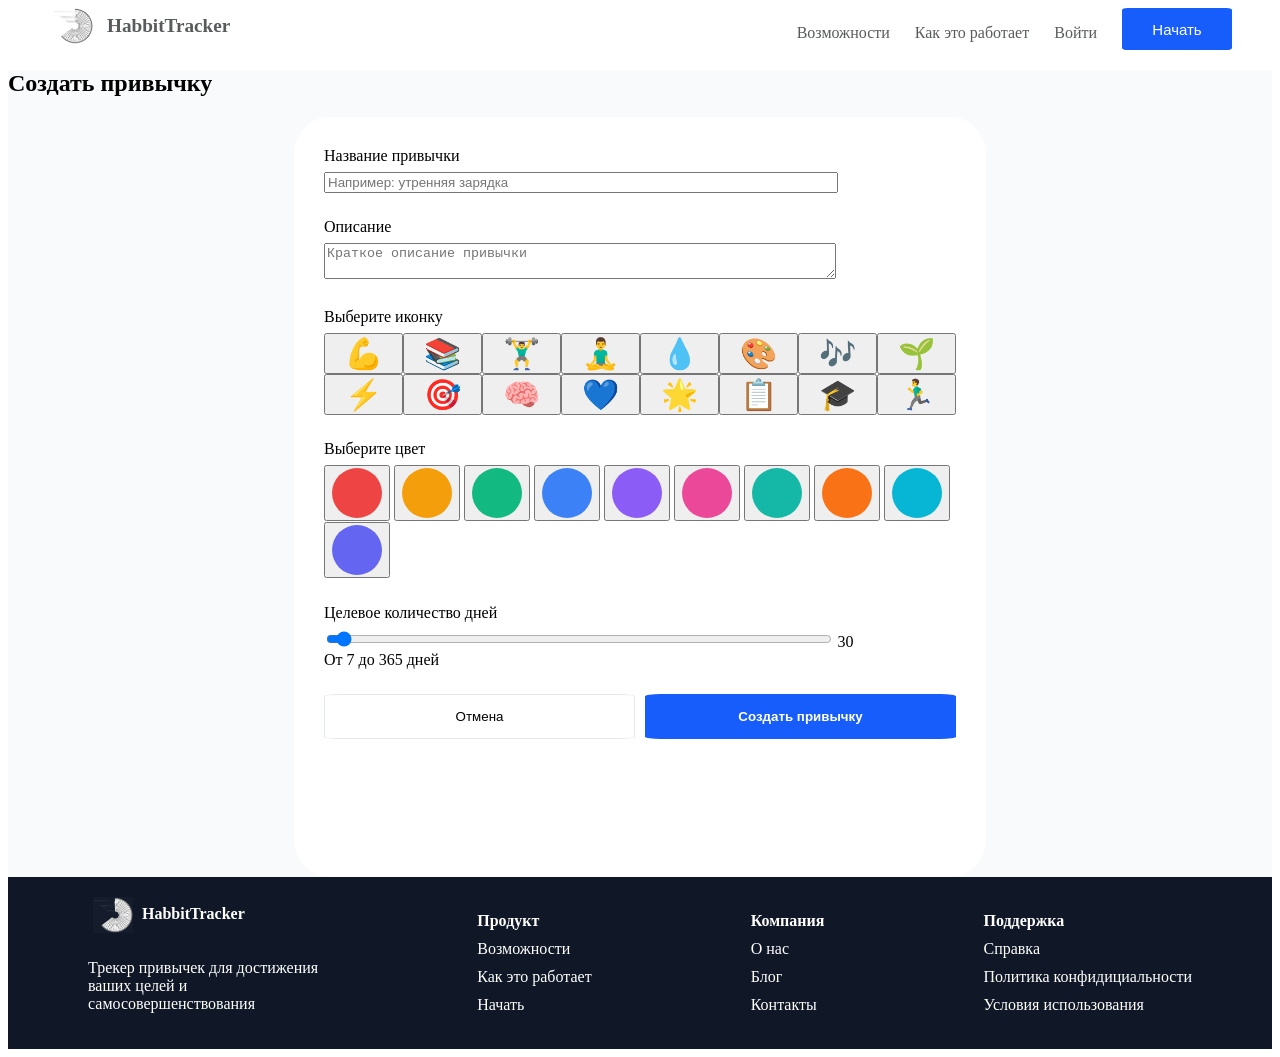
==== addHabbit.html @ 55f1e6da "Добавлена страница Добавить привычку" ====
<!DOCTYPE html>
<html lang="en">
<head>
    <meta charset="UTF-8">
    <meta name="viewport" content="width=device-width, initial-scale=1.0">
    <title>Создать привычку</title>
    <link rel="stylesheet" href="addHabbit.css">
</head>
<body>
    <header class="header">
        <div class="header-logo">
            <a href="/" class="header-logo img">
                <img src="./images/logo.png" alt="HabbitTracker Logo" 
                class="header-logo-image" width="40px"
                loading="lazy">
            </a>
            <span class="header-title">HabbitTracker</span>
        </div>
        <nav class="header-menu">
            <ul class="header-menu-list">
                <li class="header-menu-item">
                    <a href="/" class="header-menu-link is-current">Возможности</a>
                </li>
                <li class="header-menu-item">
                    <a href="/" class="header-menu-link">Как это работает</a>
                </li>
                <li class="header-menu-item">
                    <a href="/" class="header-menu-link">Войти</a>
                </li>
            </ul>
            <button class="btn header-start" type="button">
                Начать
            </button>
        </nav>
    </header>


    <div class="main">
        <h2>Создать привычку</h2>
        <form class="form-container">
            <div class="form-group">
                <label for="title">Название привычки </label>
                <input type="text" name="title" id="title" placeholder="Например: утренняя зарядка" required />
            </div>
            <div class="form-group">
                <label for="description">Описание </label>
                <textarea  name="description" id="description" placeholder="Краткое описание привычки"></textarea>
           </div>
            <div class="form-group">
                <label for="icon">Выберите иконку </label>
                <div class="icon-group">
                    <button>💪</button>
                    <button>📚</button>
                    <button>🏋️‍♂️</button>
                    <button>🧘‍♂️</button>
                    <button>💧</button>
                    <button>🎨</button>
                    <button>🎶</button>
                    <button>🌱</button>
                    <button>⚡</button>
                    <button>🎯</button>
                    <button>🧠</button>
                    <button>💙</button>
                    <button>🌟</button>
                    <button>📋</button>
                    <button>🎓</button>
                    <button>️️🏃‍♂️️</button>
                </div>
            </div>
            <div class="form-group">
                <label for="title">Выберите цвет </label>
                <div class="color-group">
                    <button><div class="circle circle-red"></div></button>
                    <button><div class="circle circle-yellow"></div></button>
                    <button><div class="circle circle-green"></div></button>
                    <button><div class="circle circle-blue"></div></button>
                    <button><div class="circle circle-purple"></div></button>
                    <button><div class="circle circle-pink"></div></button>
                    <button><div class="circle circle-jade"></div></button>
                    <button><div class="circle circle-orange"></div></button>
                    <button><div class="circle circle-turquoise"></div></button>
                    <button><div class="circle circle-lilac"></div></button>
                </div>
            </div>
            <div class="form-group">
                <label for="days">Целевое количество дней </label>
                <input type="range" min="7" max="365" step="1" value="14" id="days" name="days">
                <span>30</span>
                <div>От 7 до 365 дней</div>
           </div>
           <div class="form-group group-button">
           <button class="btn btn-cancel">Отмена</button>
            <button class="btn btn-add">Создать привычку</button>
            </div>
        </form>
    </div>


    <footer class="footer">
        <div class="about-container">
            <div class="about-item about-tracker">
                <div class="footer-logo">
                    <a href="/" class="header-logo img">
                        <img src="./images/logo.png" alt="HabbitTracker Logo" 
                        class="header-logo-image" width="40px"
                        loading="lazy">
                    </a>
                    <span class="footer-title">HabbitTracker</span>
                </div>
                <p class="about-tracker-description">
                    Трекер привычек для достижения<br>
                    ваших целей и<br>
                    самосовершенствования
                </p>
            </div>
            <div class="about-item about-product">
                <a>Продукт</a>
                <a>Возможности</a>
                <a>Как это работает</a>
                <a>Начать</a>
            </div>
            <div class="about-item about-company">
                <a>Компания</a>
                <a>О нас</a>
                <a>Блог</a>
                <a>Контакты</a>
            </div>
            <div class="about-item about-support">
                <a>Поддержка</a>
                <a>Справка</a>
                <a>Политика конфидициальности</a>
                <a>Условия использования</a>
            </div>
        </div>
    </footer>
</body>
</html>
---- addHabbit.css ----
ul {
    list-style-type: none;
}
 a {
    text-decoration: none;
 }

 .btn {
    background-color: rgb(22,93,251);
    color: white;
    border-radius: 5%;
    border: none;
 }

.header {
    display: flex;
    flex-direction: row;
    justify-content: space-between;
    color: rgba(79, 81, 83, 0.949); 
    height: 42px;
    margin-inline: 40px;
    background-color: #fff;
}

.header-logo-image,
.header-title {
  vertical-align: middle;
  margin-inline: 5px;
}

.header-title {
    font-weight: 900;
    font-size: 1.2em;
}

.header-menu-list {
    display: flex;
    flex-direction: row;
    gap: 25px;
}

.header-menu {
    display: flex;
    flex-direction: row;
    gap: 25px;
}

.header-menu-list a {
    color: rgba(79, 81, 83, 0.949); 
}

.header-start {
    
    width: 110px;
    font-size: 15px;
}

.header-start:hover {
    background-color: #2c226f;
}

.header-menu-item a:hover {
    font-size: 1.3em;
}



.main {
    background-color: rgb(249,250,251);
    
}

.form-container {
    background-color: #fff;
    width: 50%;
    height: 700px;
    margin-inline: auto;
    display: flex;
    flex-direction: column;
    gap: 25px;
    padding: 30px;
    border-radius: 5%;
}

.form-group label{
    padding-bottom: 7px;
}

label {
    display: block;
}

#title {
    width: 80%;
}

#days {
    width: 80%;
}

textarea{
    width: 80%;
}

.icon-group {
    display: grid;
    grid-template-columns: repeat(8, 1fr);
    grid-template-rows: repeat(2, 1fr);
}

.icon-group button {
    font-size: 30px;
}

.circle {
    width: 50px;
    height: 50px;
    border-radius: 50%;
}



.circle-red {
    background-color: rgb(239,68,68);
}

.circle-yellow{
    background-color: rgb(245,158,12);
}

.circle-green {
    background-color: rgb(18,185,129);
}

.circle-blue {
    background-color: rgb(60,130,246);
}

.circle-purple {
    background-color: rgb(139,92,246);
}

.circle-pink {
    background-color: rgb(236,72,153);
}

.circle-jade {
    background-color: rgb(21,184,166);
}

.circle-orange {
    background-color: rgb(249,115,22);
}

.circle-turquoise{
    background-color: rgb(7,182,212);
}

.circle-lilac {
    background-color: rgb(100,102,241);
}

.group-button {
    display: flex;
    flex-direction: row;
    gap: 10px;
}

.group-button .btn {
    width: 50%;
    height: 45px;
    margin-inline: auto;
}

.btn-add {
    font-weight: 700;
    margin-right: 10px;
}

.btn-add:hover {
    background-color: #2c226f;
}

.btn-cancel {
    background-color: #fff;
    color: black;
    border: 1px solid rgb(230,232,235);
    margin-left: 10px;
}

.btn-cancel:hover {
    background-color: #c3c1c1;
}









.footer {
    background-color: rgb(16,24,40);
    color: white;

}

.about-container {
    display: flex;
    flex-direction: row;
    justify-content: space-between;
    padding: 20px 80px;
    
}

.about-item {
    display: flex;
    flex-direction: column;
    justify-content: center;
    gap: 10px;
}

.about-item a:nth-child(1),
.footer-logo span {
    font-weight: 900;
}

.about-item a:not(:nth-child(1)) {
    cursor: pointer;
}
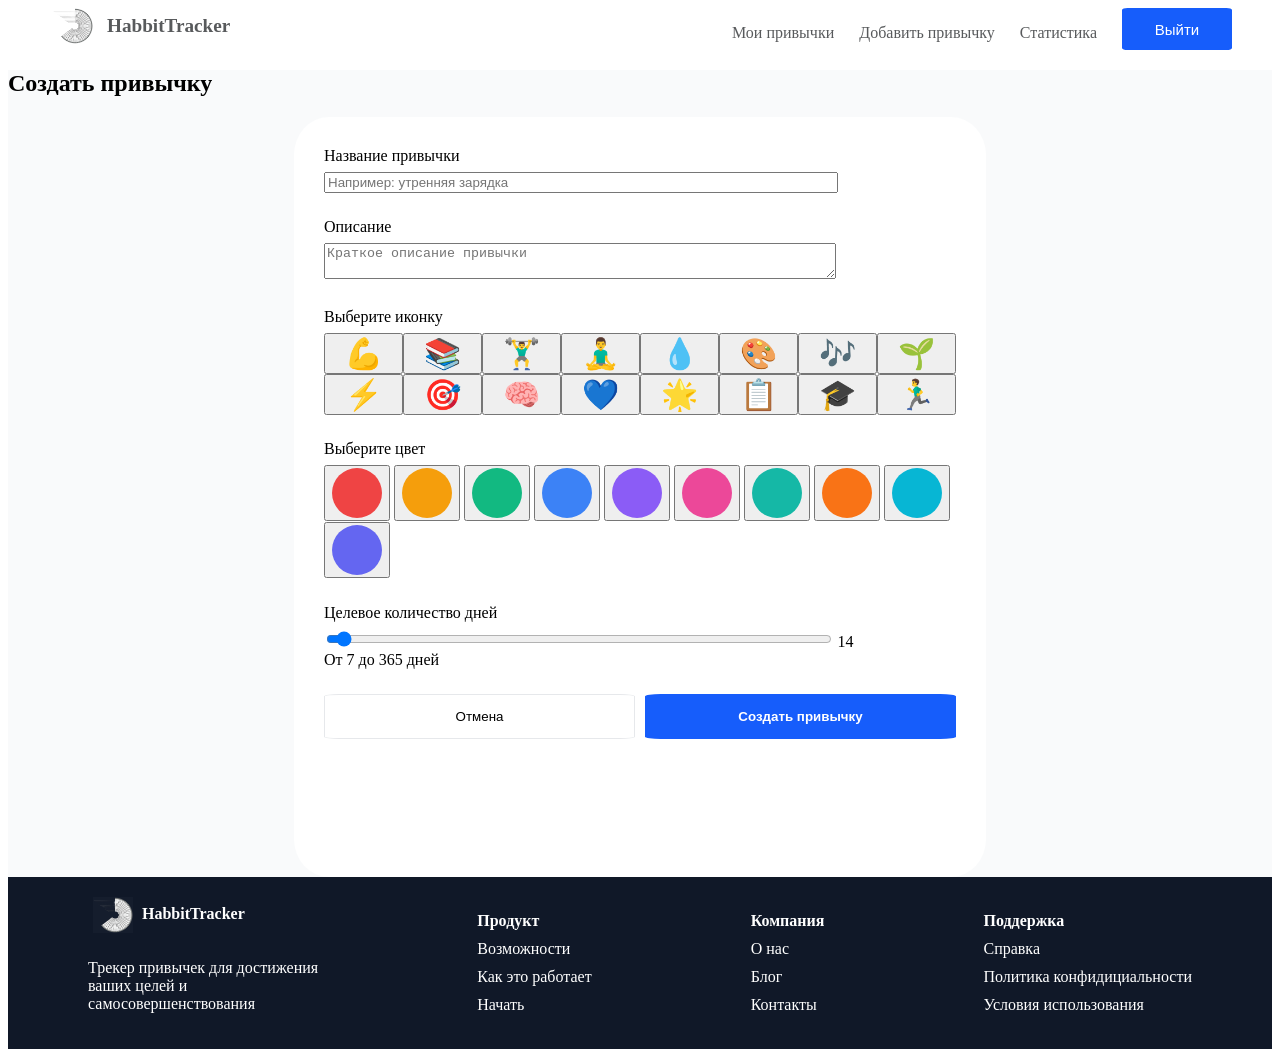
==== commit c8f2f6a7: "Добавлена страница Мои привычки и Статистика" ====
--- a/addHabbit.html
+++ b/addHabbit.html
@@ -9,7 +9,7 @@
 <body>
     <header class="header">
         <div class="header-logo">
-            <a href="/" class="header-logo img">
+            <a href="./index.html" class="header-logo img">
                 <img src="./images/logo.png" alt="HabbitTracker Logo" 
                 class="header-logo-image" width="40px"
                 loading="lazy">
@@ -19,17 +19,17 @@
         <nav class="header-menu">
             <ul class="header-menu-list">
                 <li class="header-menu-item">
-                    <a href="/" class="header-menu-link is-current">Возможности</a>
+                    <a href="./myHabbits.html" class="header-menu-link is-current">Мои привычки</a>
                 </li>
                 <li class="header-menu-item">
-                    <a href="/" class="header-menu-link">Как это работает</a>
+                    <a href="./addHabbit.html" class="header-menu-link">Добавить привычку</a>
                 </li>
                 <li class="header-menu-item">
-                    <a href="/" class="header-menu-link">Войти</a>
+                    <a href="./statsHabbit.html" class="header-menu-link">Статистика</a>
                 </li>
             </ul>
-            <button class="btn header-start" type="button">
-                Начать
+            <button class="btn header-start" type="button" onclick="window.location.href='index.html'">
+                Выйти
             </button>
         </nav>
     </header>
@@ -37,7 +37,7 @@
 
     <div class="main">
         <h2>Создать привычку</h2>
-        <form class="form-container">
+        <form class="form-container" id="habitForm">
             <div class="form-group">
                 <label for="title">Название привычки </label>
                 <input type="text" name="title" id="title" placeholder="Например: утренняя зарядка" required />
@@ -70,27 +70,27 @@
             <div class="form-group">
                 <label for="title">Выберите цвет </label>
                 <div class="color-group">
-                    <button><div class="circle circle-red"></div></button>
-                    <button><div class="circle circle-yellow"></div></button>
-                    <button><div class="circle circle-green"></div></button>
-                    <button><div class="circle circle-blue"></div></button>
-                    <button><div class="circle circle-purple"></div></button>
-                    <button><div class="circle circle-pink"></div></button>
-                    <button><div class="circle circle-jade"></div></button>
-                    <button><div class="circle circle-orange"></div></button>
-                    <button><div class="circle circle-turquoise"></div></button>
-                    <button><div class="circle circle-lilac"></div></button>
+                    <button type="button"><div class="circle circle-red"></div></button>
+                    <button type="button"><div class="circle circle-yellow"></div></button>
+                    <button type="button"><div class="circle circle-green"></div></button>
+                    <button type="button"><div class="circle circle-blue"></div></button>
+                    <button type="button"><div class="circle circle-purple"></div></button>
+                    <button type="button"><div class="circle circle-pink"></div></button>
+                    <button type="button"><div class="circle circle-jade"></div></button>
+                    <button type="button"><div class="circle circle-orange"></div></button>
+                    <button type="button"><div class="circle circle-turquoise"></div></button>
+                    <button type="button"><div class="circle circle-lilac"></div></button>
                 </div>
             </div>
             <div class="form-group">
                 <label for="days">Целевое количество дней </label>
-                <input type="range" min="7" max="365" step="1" value="14" id="days" name="days">
-                <span>30</span>
+                <input type="range" id="days" min="7" max="365" step="1" value="14" id="days" name="days">
+                <span id="days_Value">14</span>
                 <div>От 7 до 365 дней</div>
            </div>
            <div class="form-group group-button">
            <button class="btn btn-cancel">Отмена</button>
-            <button class="btn btn-add">Создать привычку</button>
+            <button type="submit" class="btn btn-add">Создать привычку</button>
             </div>
         </form>
     </div>
@@ -133,5 +133,6 @@
             </div>
         </div>
     </footer>
+    <script src="./script.js"></script>
 </body>
 </html>
--- a/addHabbit.css
+++ b/addHabbit.css
@@ -110,6 +110,12 @@
 
 .icon-group button {
     font-size: 30px;
+    
+}
+
+.icon-current, .color-current {
+    background-color: #575555;
+    border: 1px solid white;
 }
 
 .circle {
